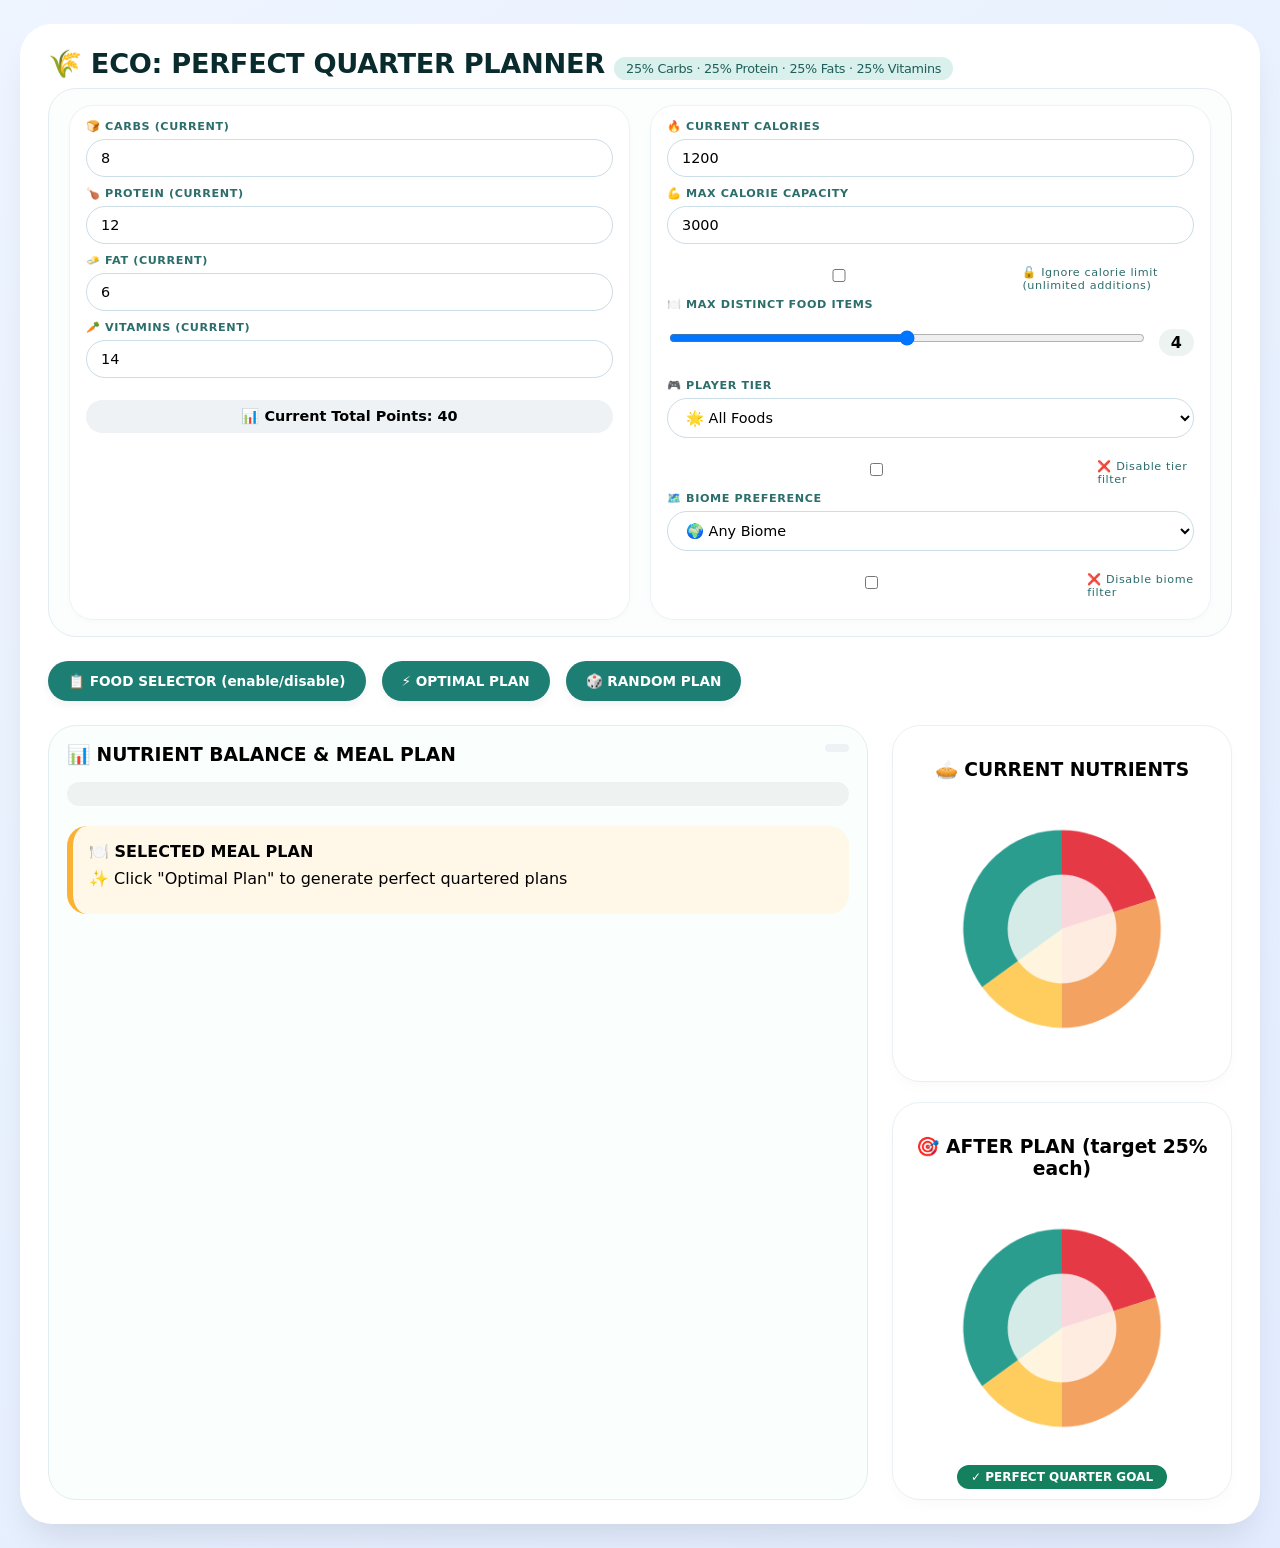
==== index.html @ a0125666 "Update index.html" ====
<!DOCTYPE html>
<html lang="en">
<head>
    <meta charset="UTF-8">
    <meta name="viewport" content="width=device-width, initial-scale=1.0">
    <title>Eco — Perfect Balance Meal Planner</title>
    <link rel="stylesheet" href="style.css">
</head>
<body>
    <div class="eco-container">
        <h1>🌾 ECO: PERFECT QUARTER PLANNER <small>25% Carbs · 25% Protein · 25% Fats · 25% Vitamins</small></h1>

        <div class="input-grid">
            <div class="input-card">
                <label>🍞 CARBS (current)</label>
                <input type="number" id="carbs" value="8" step="1">
                <label>🍗 PROTEIN (current)</label>
                <input type="number" id="protein" value="12" step="1">
                <label>🧈 FAT (current)</label>
                <input type="number" id="fat" value="6" step="1">
                <label>🥕 VITAMINS (current)</label>
                <input type="number" id="vitamins" value="14" step="1">
                <div id="currentTotalPoints" style="margin-top: 12px; font-weight: 700; font-size: 0.9rem; background: #eef2f5; padding: 8px 12px; border-radius: 40px; text-align: center;">
                    📊 Current Total Points: <span id="totalPointsValue">40</span>
                </div>
            </div>
            <div class="input-card">
                <label>🔥 CURRENT CALORIES</label>
                <input type="number" id="curCalories" value="1200" step="100">
                <label>💪 MAX CALORIE CAPACITY</label>
                <input type="number" id="maxCalories" value="3000" step="100">
                <div class="checkbox-group">
                    <input type="checkbox" id="ignoreCalorieLimit">
                    <label>🔓 Ignore calorie limit (unlimited additions)</label>
                </div>
                <label>🍽️ MAX DISTINCT FOOD ITEMS</label>
                <div style="display: flex; align-items: center; gap: 12px; margin-bottom: 12px;">
                    <input type="range" id="maxDistinctSlider" min="1" max="7" value="4" step="1" style="flex: 1;">
                    <span id="maxDistinctValue" style="background: #ecf3f0; padding: 4px 12px; border-radius: 40px; font-weight: 600;">4</span>
                </div>
                <label>🎮 PLAYER TIER</label>
                <select id="tier">
                    <option value="all">🌟 All Foods</option>
                    <option value="Starter">Starter</option>
                    <option value="Newcomers">Newcomers</option>
                    <option value="Campfire Cooking">Campfire Cooking</option>
                    <option value="Gathering">Gathering</option>
                    <option value="Baked Foods">Baked Foods</option>
                    <option value="Cooked Foods">Cooked Foods</option>
                    <option value="Meat Only">Meat Only</option>
                    <option value="Fish Only">Fish Only</option>
                    <option value="Vegetables Only">Vegetables Only</option>
                    <option value="Fruit Only">Fruit Only</option>
                    <option value="Salads Only">Salads Only</option>
                    <option value="Stews">Stews</option>
                    <option value="Raw Food">Raw Food</option>
                    <option value="Advanced Cooking">Advanced Cooking</option>
                </select>
                <div class="checkbox-group">
                    <input type="checkbox" id="disableTierFilter">
                    <label>❌ Disable tier filter</label>
                </div>
                <label>🗺️ BIOME PREFERENCE</label>
                <select id="biomeFilter">
                    <option value="all">🌍 Any Biome</option>
                    <option value="Boreal Forest Biome">🌲 Boreal Forest Biome</option>
                    <option value="Cold Forest Biome">❄️ Cold Forest Biome</option>
                    <option value="Wetland Biome">💧 Wetland Biome</option>
                    <option value="Warm Forest Biome">🌳 Warm Forest Biome</option>
                    <option value="Ocean Biome">🌊 Ocean Biome</option>
                    <option value="Desert Biome">🏜️ Desert Biome</option>
                    <option value="Warm Coast Biome">🏖️ Warm Coast Biome</option>
                    <option value="Deep Ocean Biome">🌊 Deep Ocean Biome</option>
                    <option value="High Desert Biome">⛰️ High Desert Biome</option>
                    <option value="Tundra Biome">❄️ Tundra Biome</option>
                    <option value="Cold Coast Biome">🏔️ Cold Coast Biome</option>
                    <option value="Steppe Biome">🌾 Steppe Biome</option>
                    <option value="Rainforest Biome">🌧️ Rainforest Biome</option>
                    <option value="Coast Biome">🏝️ Coast Biome</option>
                    <option value="Beaches and shallow waters">🏖️ Beaches and shallow waters</option>
                    <option value="Grassland Biome">🌿 Grassland Biome</option>
                    <option value="Ice Biome">🧊 Ice Biome</option>
                </select>
                <div class="checkbox-group">
                    <input type="checkbox" id="disableBiomeFilter">
                    <label>❌ Disable biome filter</label>
                </div>
            </div>
        </div>

        <div class="btn-group">
            <button id="toggleFoodPanelBtn">📋 FOOD SELECTOR (enable/disable)</button>
            <button id="calculateBtn">⚡ OPTIMAL PLAN</button>
            <button id="randomizeBtn">🎲 RANDOM PLAN</button>
        </div>

        <div id="foodPanel" class="food-panel" style="display: none;">
            <div style="display: flex; justify-content: space-between;">
                <h3 style="margin:0;">🍽️ Active Food Database</h3>
                <span style="font-size:0.7rem;">✅ check = available</span>
            </div>
            <div style="margin: 12px 0;">
                <input type="text" id="foodSearch" placeholder="🔍 search food...">
            </div>
            <div class="checkbox-group">
                <input type="checkbox" id="toggleAllFoods" checked>
                <label style="margin:0;">✔️ Enable / Disable All Foods</label>
            </div>
            <div id="foodListContainer" class="food-list"></div>
        </div>

        <div class="results-area">
            <div class="stat-card">
                <h3 style="margin:0 0 12px 0;">📊 NUTRIENT BALANCE & MEAL PLAN
                    <span id="planCounter" style="float: right; font-size: 0.8rem; background: #eef2f5; padding: 4px 12px; border-radius: 40px;"></span>
                </h3>
                <div id="statsDisplay"></div>
                <div id="algebraBox" class="math-note"></div>

                <div class="meal-plan">
                    <h4 style="margin:0 0 8px 0;">🍽️ SELECTED MEAL PLAN</h4>
                    <div id="mealList">✨ Click "Optimal Plan" to generate perfect quartered plans</div>
                    <div id="balanceQuality" style="margin-top: 8px;"></div>
                    <div id="calorieInfo" style="margin-top: 6px; font-weight: 500;"></div>
                    <div id="totalsDisplay" style="margin-top: 10px; font-weight: 800;"></div>
                </div>
            </div>

            <div style="display: flex; flex-direction: column; gap: 20px;">
                <div class="chart-panel">
                    <h3>🥧 CURRENT NUTRIENTS</h3>
                    <canvas id="beforeChart" width="280" height="280"></canvas>
                </div>
                <div class="chart-panel">
                    <h3>🎯 AFTER PLAN (target 25% each)</h3>
                    <canvas id="afterChart" width="280" height="280"></canvas>
                    <div style="margin-top: 8px;"><span class="perfect-badge">✓ PERFECT QUARTER GOAL</span></div>
                </div>
            </div>
        </div>
    </div>

    <script type="module" src="script.js"></script>
</body>
</html>
---- style.css ----
* {
    box-sizing: border-box;
    font-family: system-ui, 'Segoe UI', 'Roboto', 'Helvetica Neue', sans-serif;
}

body {
    background: linear-gradient(145deg, #eef5ff 0%, #e2ecfe 100%);
    margin: 0;
    padding: 24px 20px;
}

.eco-container {
    max-width: 1400px;
    margin: 0 auto;
    background: #ffffff;
    border-radius: 32px;
    box-shadow: 0 20px 35px -12px rgba(0, 0, 0, 0.12);
    padding: 24px 28px;
    transition: all 0.2s;
}

h1 {
    font-size: 1.7rem;
    margin: 0 0 8px 0;
    color: #0a2b2e;
    font-weight: 700;
    letter-spacing: -0.3px;
}

h1 small {
    font-size: 0.8rem;
    font-weight: 400;
    background: #d9f0ec;
    padding: 4px 12px;
    border-radius: 40px;
    color: #1f5e5a;
}

.input-grid {
    display: grid;
    grid-template-columns: repeat(auto-fit, minmax(290px, 1fr));
    gap: 20px;
    background: #fbfefd;
    border-radius: 28px;
    padding: 16px 20px;
    margin-bottom: 24px;
    border: 1px solid #e2edf2;
}

.input-card {
    background: white;
    padding: 14px 16px;
    border-radius: 24px;
    box-shadow: 0 2px 6px rgba(0, 0, 0, 0.02);
    border: 1px solid #ecf3f8;
}

label {
    font-weight: 700;
    font-size: 0.7rem;
    text-transform: uppercase;
    letter-spacing: 0.6px;
    color: #2c6e6b;
    display: block;
    margin-bottom: 6px;
}

input, select {
    width: 100%;
    padding: 10px 14px;
    border-radius: 60px;
    border: 1px solid #cbdde6;
    background: white;
    font-size: 0.9rem;
    margin-bottom: 10px;
    transition: 0.1s;
}

input:focus, select:focus {
    outline: none;
    border-color: #2b9b8f;
    box-shadow: 0 0 0 2px rgba(43, 155, 143, 0.2);
}

.checkbox-group {
    display: flex;
    align-items: center;
    gap: 12px;
    margin: 12px 0 6px;
}

.checkbox-group label {
    margin-bottom: 0;
    text-transform: none;
    font-weight: 500;
}

button {
    background: #1d7e74;
    border: none;
    color: white;
    font-weight: 800;
    padding: 12px 20px;
    border-radius: 60px;
    font-size: 0.85rem;
    cursor: pointer;
    transition: 0.15s;
    box-shadow: 0 4px 8px rgba(0, 0, 0, 0.05);
}

button:hover {
    background: #0f665c;
    transform: scale(0.98);
}

.btn-group {
    display: flex;
    gap: 16px;
    flex-wrap: wrap;
    margin-bottom: 24px;
}

.results-area {
    display: grid;
    grid-template-columns: 1fr 340px;
    gap: 24px;
}

.stat-card {
    background: #fafefc;
    border-radius: 28px;
    padding: 18px;
    border: 1px solid #e2edf0;
}

.meal-plan {
    background: #fff7e8;
    border-left: 6px solid #f9b234;
    border-radius: 20px;
    padding: 16px;
    margin-top: 20px;
}

.chart-panel {
    background: #ffffff;
    border-radius: 28px;
    padding: 14px;
    box-shadow: 0 6px 12px rgba(0, 0, 0, 0.02);
    text-align: center;
    border: 1px solid #e9f0f4;
}

canvas {
    max-width: 260px;
    width: 100%;
    height: auto;
    margin: 8px auto;
    display: block;
}

/* ----- Professional Food Selector Panel ----- */
.food-panel {
    background: linear-gradient(135deg, #ffffff 0%, #fefdfa 100%);
    border-radius: 36px;
    margin: 24px 0;
    padding: 28px;
    border: none;
    box-shadow: 0 20px 35px -10px rgba(0, 0, 0, 0.12), 0 0 0 1px rgba(43, 155, 143, 0.1);
    transition: all 0.3s ease;
}

.food-panel h3 {
    font-size: 1.5rem;
    font-weight: 700;
    color: #1a5a56;
    margin: 0 0 8px 0;
    letter-spacing: -0.3px;
    display: flex;
    align-items: center;
    gap: 12px;
}

.food-panel h3::before {
    content: "🍽️";
    font-size: 1.6rem;
}

.food-panel .search-wrapper {
    margin: 20px 0 24px;
    position: relative;
}

.food-panel input#foodSearch {
    width: 100%;
    padding: 14px 20px 14px 48px;
    font-size: 0.95rem;
    border-radius: 60px;
    border: 1px solid #dbe5e8;
    background: #ffffff;
    transition: all 0.2s;
    box-shadow: 0 1px 3px rgba(0, 0, 0, 0.03);
}

.food-panel input#foodSearch:focus {
    border-color: #2b9b8f;
    box-shadow: 0 0 0 3px rgba(43, 155, 143, 0.15);
    outline: none;
}

.food-panel .search-wrapper::before {
    content: "🔍";
    position: absolute;
    left: 20px;
    top: 50%;
    transform: translateY(-50%);
    font-size: 1.1rem;
    color: #8baeaa;
    pointer-events: none;
}

.food-list {
    max-height: 520px;
    overflow-y: auto;
    border-radius: 24px;
    background: #ffffff;
    padding: 8px;
    margin-top: 20px;
    border: 1px solid #edf4f2;
    box-shadow: inset 0 1px 2px rgba(0, 0, 0, 0.02);
}

/* Food item with stats on the left, name on the right */
.food-item {
    display: flex;
    align-items: center;
    gap: 16px;
    padding: 12px 18px;
    border-radius: 18px;
    transition: all 0.2s ease;
    margin-bottom: 4px;
    background: #ffffff;
}

.food-item:hover {
    background: #f7fcfb;
    transform: translateX(4px);
}

.food-item input[type="checkbox"] {
    width: 22px;
    height: 22px;
    margin: 0;
    cursor: pointer;
    accent-color: #2b9b8f;
    flex-shrink: 0;
    transition: transform 0.1s;
}

.food-item input[type="checkbox"]:hover {
    transform: scale(1.05);
}

/* Stats badge – left of name */
.food-stats {
    background: #ecf3f0;
    padding: 5px 12px;
    border-radius: 40px;
    font-size: 0.75rem;
    font-weight: 600;
    font-family: monospace;
    color: #1f5e5a;
    letter-spacing: 0.3px;
    white-space: nowrap;
    flex-shrink: 0;
    box-shadow: inset 0 1px 1px rgba(0,0,0,0.02), 0 1px 2px rgba(0,0,0,0.02);
}

/* Food name – takes remaining space, aligns right */
.food-name {
    flex: 1;
    font-size: 0.95rem;
    font-weight: 500;
    color: #1f3d39;
    text-align: right;
    letter-spacing: normal;
    line-height: 1.4;
}

/* Checkbox group for "Enable All" */
.food-panel .checkbox-group {
    margin: 24px 0 12px;
    padding: 14px 0;
    border-top: 1px solid #e2edea;
    border-bottom: 1px solid #e2edea;
    background: #fafefd;
    border-radius: 60px;
    justify-content: center;
}

.food-panel .checkbox-group label {
    font-size: 0.9rem;
    font-weight: 600;
    color: #1a5a56;
    margin: 0;
}

/* Custom scrollbar */
.food-list::-webkit-scrollbar {
    width: 8px;
}

.food-list::-webkit-scrollbar-track {
    background: #ecf2f0;
    border-radius: 10px;
}

.food-list::-webkit-scrollbar-thumb {
    background: #c2dbd4;
    border-radius: 10px;
}

.food-list::-webkit-scrollbar-thumb:hover {
    background: #9bbbb2;
}

/* Responsive adjustments */
@media (max-width: 860px) {
    .results-area {
        grid-template-columns: 1fr;
    }
    .eco-container {
        padding: 18px;
    }
    .food-panel {
        padding: 20px;
    }
    .food-item {
        padding: 10px 14px;
        flex-wrap: wrap;
        gap: 10px;
    }
    .food-stats {
        font-size: 0.7rem;
        white-space: normal;
    }
    .food-name {
        font-size: 0.85rem;
        text-align: left;
        width: 100%;
        order: 3;
        margin-top: 4px;
    }
    .food-item input[type="checkbox"] {
        order: 1;
    }
    .food-stats {
        order: 2;
    }
}

/* Other existing styles */
.perfect-badge {
    background: #14805e;
    color: white;
    padding: 5px 14px;
    border-radius: 60px;
    font-weight: 700;
    font-size: 0.75rem;
}

.plan-card-list {
    margin-top: 30px;
    background: #f8fdfb;
    border-radius: 28px;
    padding: 18px;
    border: 1px solid #cfe3e8;
}

.plan-cards {
    display: flex;
    flex-direction: column;
    gap: 12px;
    max-height: 500px;
    overflow-y: auto;
}

.plan-card {
    background: white;
    border-radius: 20px;
    padding: 12px 16px;
    border: 1px solid #d7e8ec;
    transition: 0.1s;
    cursor: pointer;
    display: flex;
    justify-content: space-between;
    align-items: center;
    flex-wrap: wrap;
    gap: 10px;
}

.plan-card:hover {
    background: #f2faf8;
    border-color: #85bfb6;
}

.plan-card.active {
    background: #e2f3ef;
    border-left: 6px solid #2b9b8f;
}

.plan-stats {
    font-size: 0.8rem;
    font-weight: 500;
}

.badge-diff {
    background: #edf2f7;
    border-radius: 50px;
    padding: 2px 12px;
    font-size: 0.7rem;
    font-weight: 600;
}

.math-note {
    background: #eef3f2;
    padding: 12px;
    border-radius: 20px;
    font-size: 0.8rem;
    margin: 16px 0 0;
}

#currentTotalPoints {
    background: #eef2f5;
    border-radius: 40px;
    text-align: center;
    font-weight: 700;
    font-size: 0.9rem;
    padding: 8px 12px;
    margin-top: 12px;
}
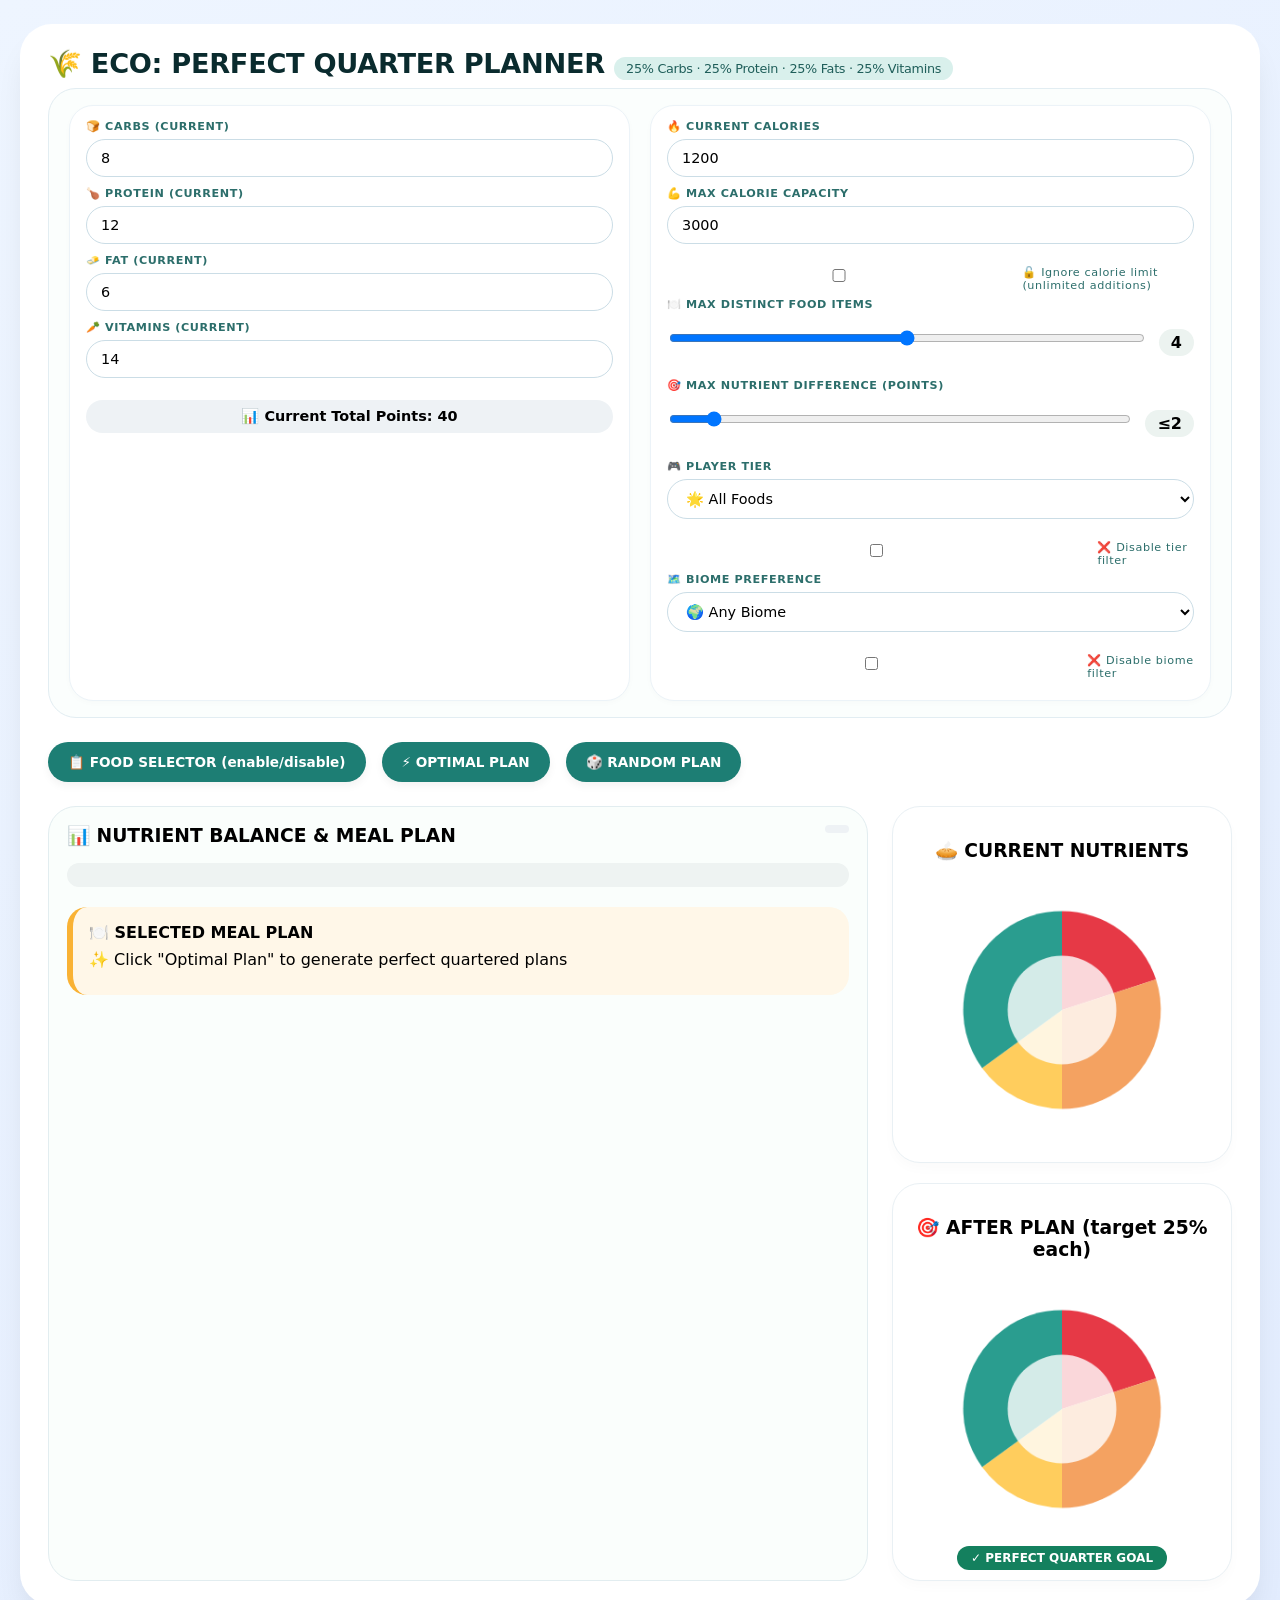
==== commit 6a1b7115: "Update index.html" ====
--- a/index.html
+++ b/index.html
@@ -37,6 +37,11 @@
                 <div style="display: flex; align-items: center; gap: 12px; margin-bottom: 12px;">
                     <input type="range" id="maxDistinctSlider" min="1" max="7" value="4" step="1" style="flex: 1;">
                     <span id="maxDistinctValue" style="background: #ecf3f0; padding: 4px 12px; border-radius: 40px; font-weight: 600;">4</span>
+                </div>
+                <label>🎯 MAX NUTRIENT DIFFERENCE (points)</label>
+                <div style="display: flex; align-items: center; gap: 12px; margin-bottom: 12px;">
+                    <input type="range" id="toleranceSlider" min="1" max="20" value="2" step="1" style="flex: 1;">
+                    <span id="toleranceValue" style="background: #ecf3f0; padding: 4px 12px; border-radius: 40px; font-weight: 600;">≤2</span>
                 </div>
                 <label>🎮 PLAYER TIER</label>
                 <select id="tier">
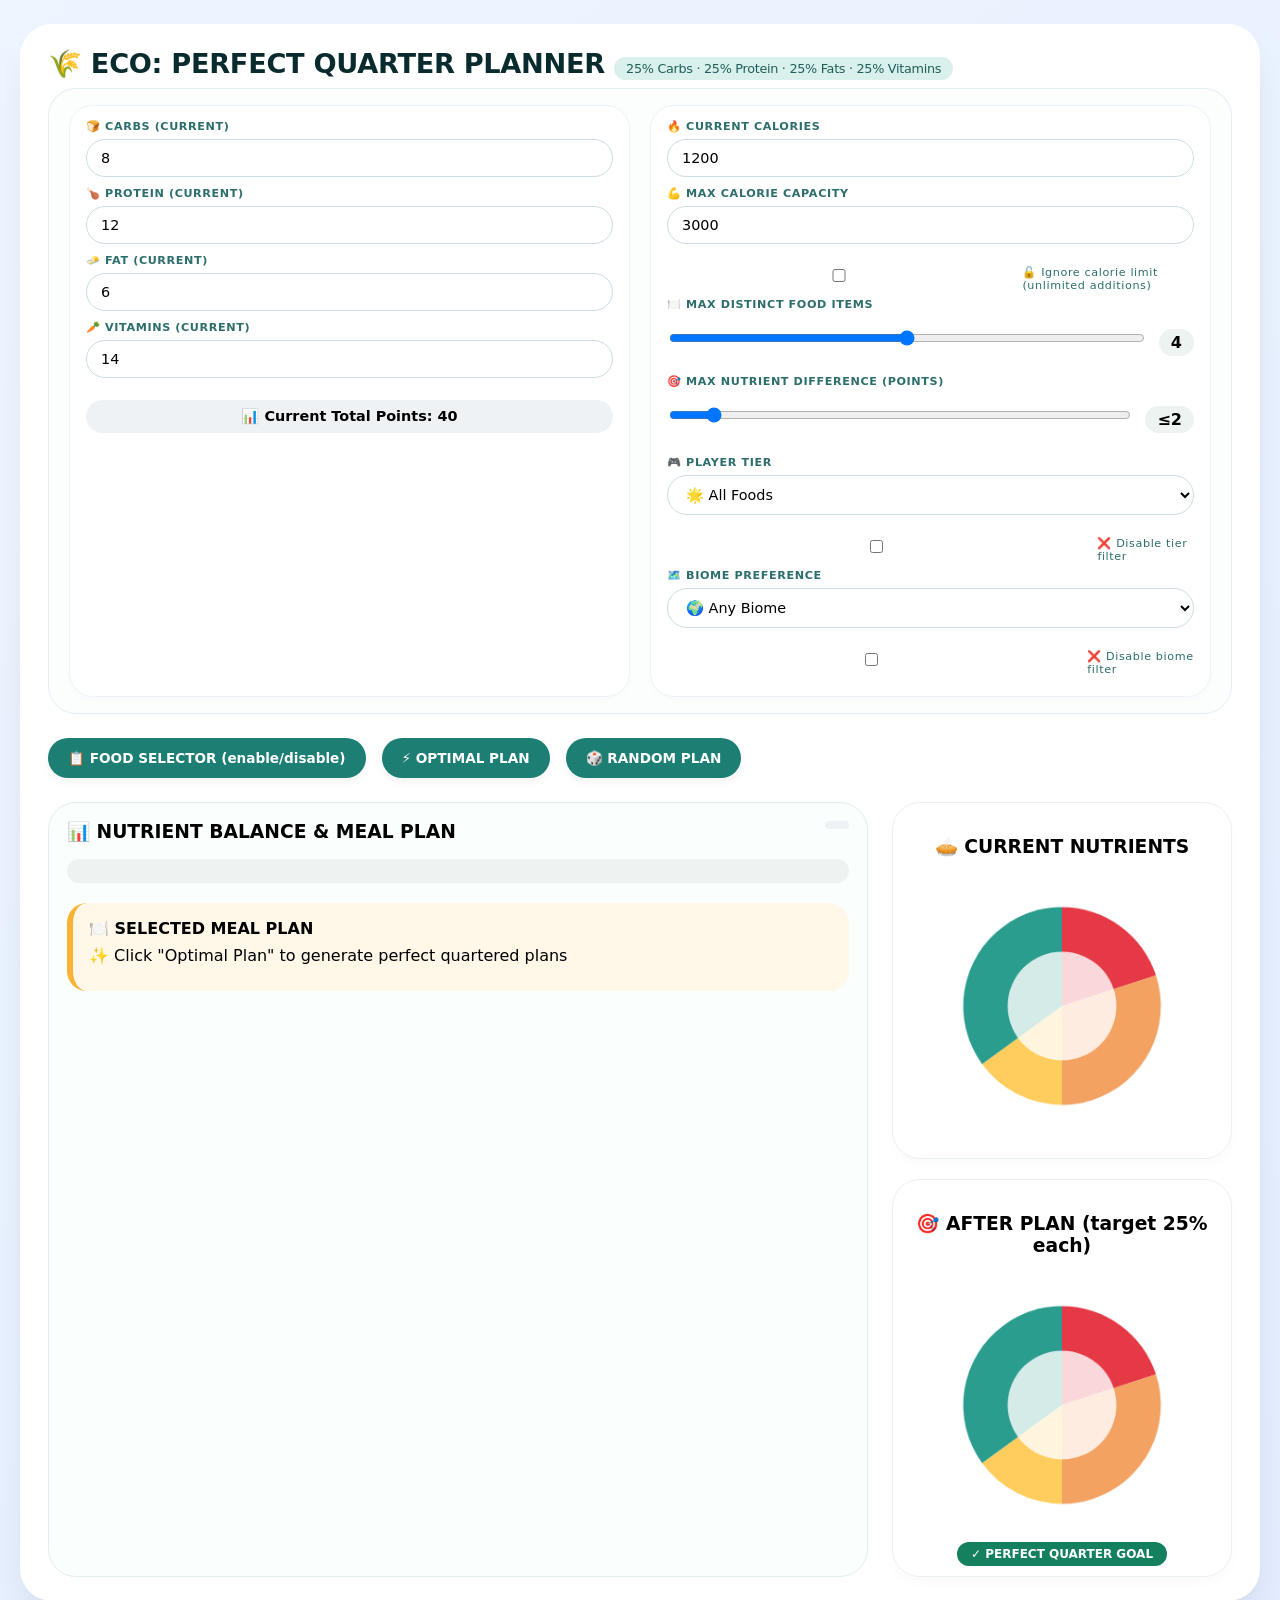
==== commit 5f3bdec3: "Update index.html" ====
--- a/index.html
+++ b/index.html
@@ -33,16 +33,19 @@
                     <input type="checkbox" id="ignoreCalorieLimit">
                     <label>🔓 Ignore calorie limit (unlimited additions)</label>
                 </div>
+
                 <label>🍽️ MAX DISTINCT FOOD ITEMS</label>
-                <div style="display: flex; align-items: center; gap: 12px; margin-bottom: 12px;">
+                <div style="display: flex; align-items: center; gap: 12px; margin-bottom: 8px;">
                     <input type="range" id="maxDistinctSlider" min="1" max="7" value="4" step="1" style="flex: 1;">
                     <span id="maxDistinctValue" style="background: #ecf3f0; padding: 4px 12px; border-radius: 40px; font-weight: 600;">4</span>
                 </div>
+
                 <label>🎯 MAX NUTRIENT DIFFERENCE (points)</label>
                 <div style="display: flex; align-items: center; gap: 12px; margin-bottom: 12px;">
                     <input type="range" id="toleranceSlider" min="1" max="20" value="2" step="1" style="flex: 1;">
                     <span id="toleranceValue" style="background: #ecf3f0; padding: 4px 12px; border-radius: 40px; font-weight: 600;">≤2</span>
                 </div>
+
                 <label>🎮 PLAYER TIER</label>
                 <select id="tier">
                     <option value="all">🌟 All Foods</option>
@@ -65,6 +68,7 @@
                     <input type="checkbox" id="disableTierFilter">
                     <label>❌ Disable tier filter</label>
                 </div>
+
                 <label>🗺️ BIOME PREFERENCE</label>
                 <select id="biomeFilter">
                     <option value="all">🌍 Any Biome</option>
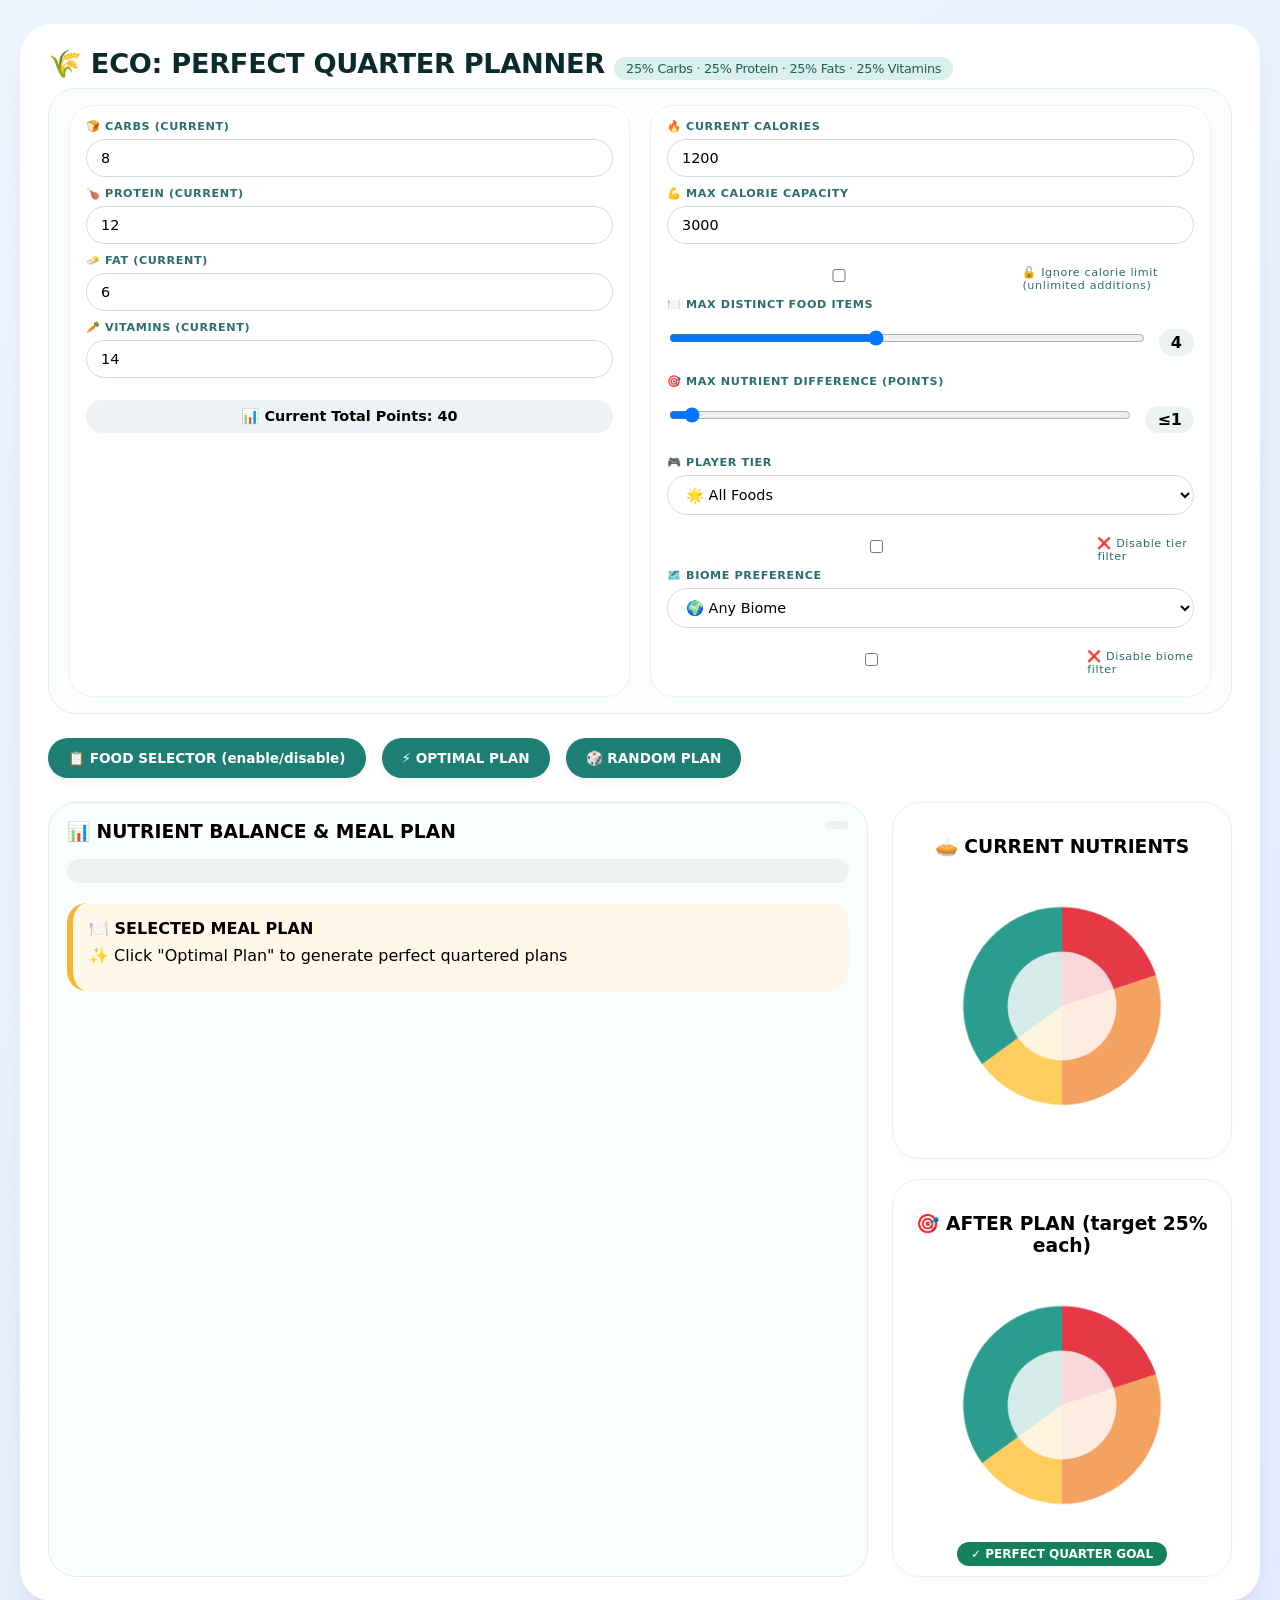
==== commit 2f7ab455: "Update index.html" ====
--- a/index.html
+++ b/index.html
@@ -3,7 +3,7 @@
 <head>
     <meta charset="UTF-8">
     <meta name="viewport" content="width=device-width, initial-scale=1.0">
-    <title>Eco — Perfect Balance Meal Planner</title>
+    <title>Eco Game — Perfect Meal Planner</title>
     <link rel="stylesheet" href="style.css">
 </head>
 <body>
@@ -36,13 +36,13 @@
 
                 <label>🍽️ MAX DISTINCT FOOD ITEMS</label>
                 <div style="display: flex; align-items: center; gap: 12px; margin-bottom: 8px;">
-                    <input type="range" id="maxDistinctSlider" min="1" max="7" value="4" step="1" style="flex: 1;">
+                    <input type="range" id="maxDistinctSlider" min="1" max="8" value="4" step="1" style="flex: 1;">
                     <span id="maxDistinctValue" style="background: #ecf3f0; padding: 4px 12px; border-radius: 40px; font-weight: 600;">4</span>
                 </div>
 
                 <label>🎯 MAX NUTRIENT DIFFERENCE (points)</label>
                 <div style="display: flex; align-items: center; gap: 12px; margin-bottom: 12px;">
-                    <input type="range" id="toleranceSlider" min="1" max="20" value="2" step="1" style="flex: 1;">
+                    <input type="range" id="toleranceSlider" min="1" max="100" value="1" step="1" style="flex: 1;">
                     <span id="toleranceValue" style="background: #ecf3f0; padding: 4px 12px; border-radius: 40px; font-weight: 600;">≤2</span>
                 </div>
 
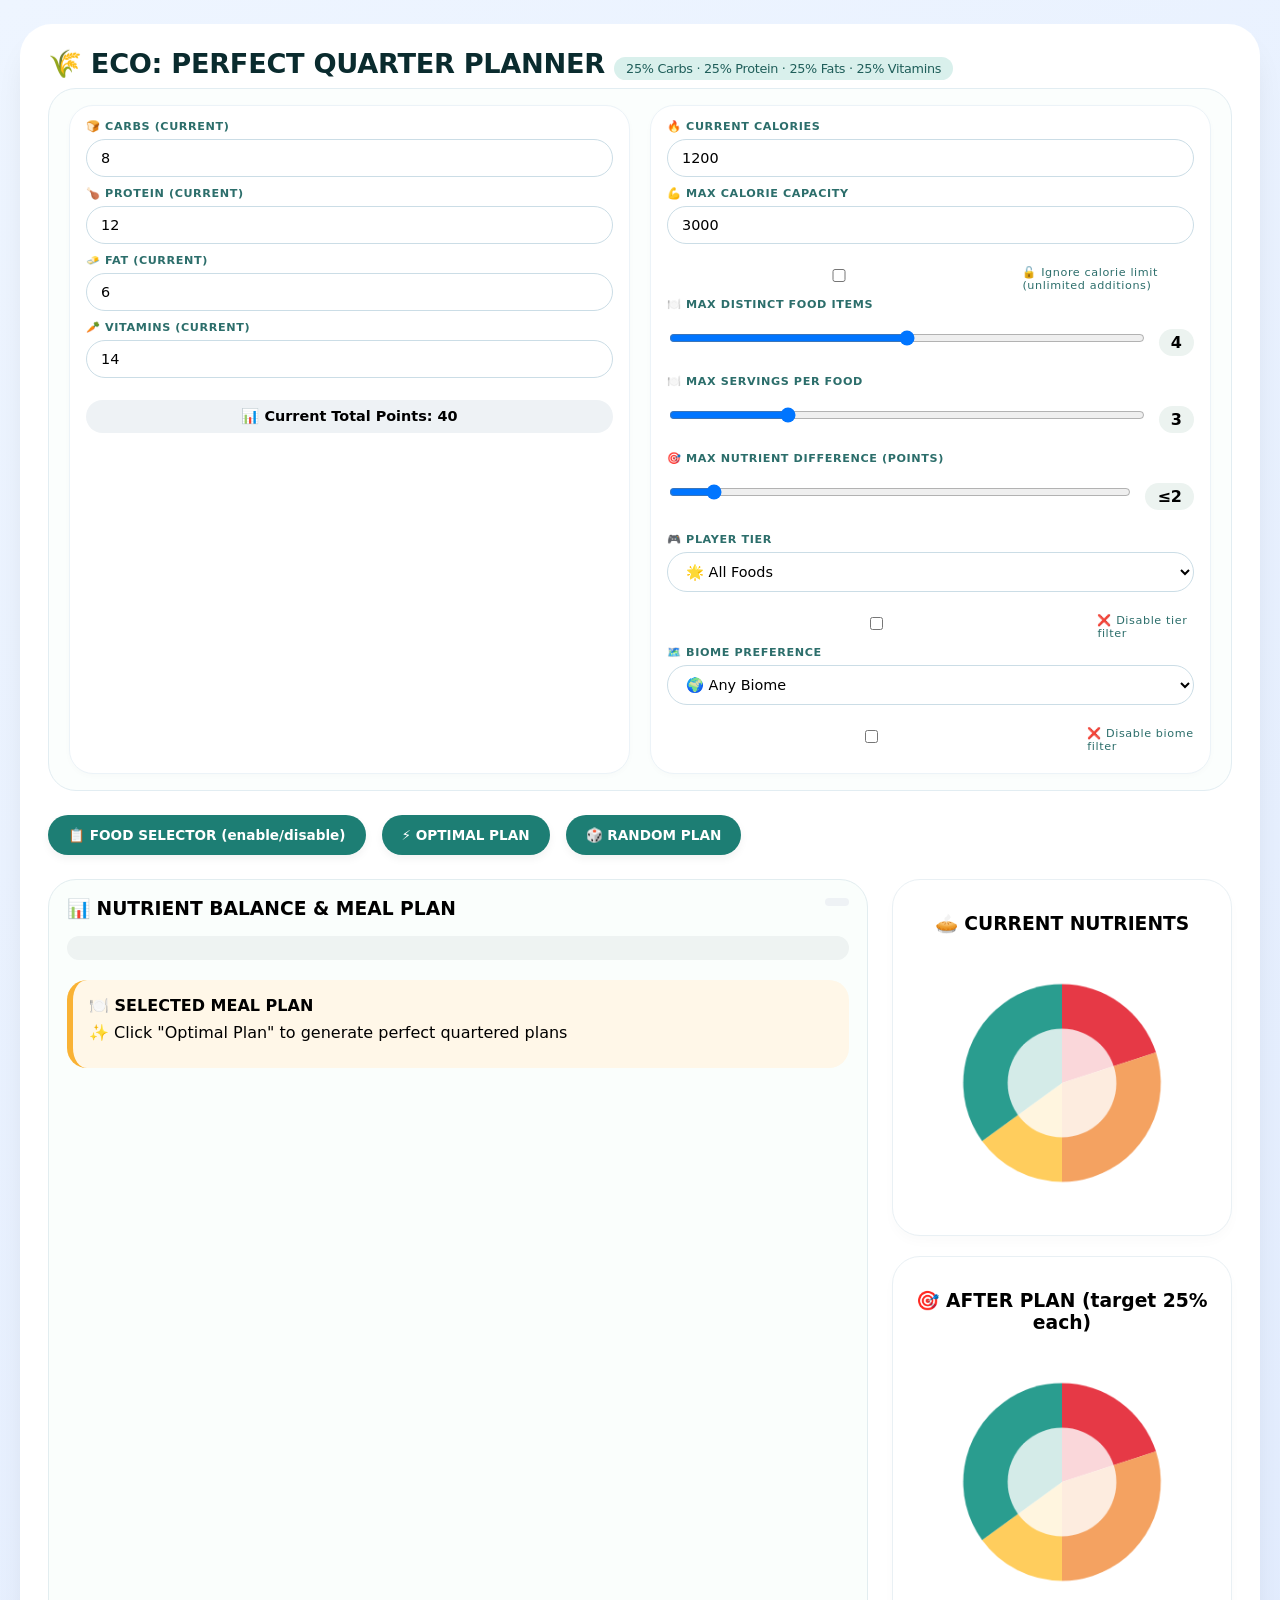
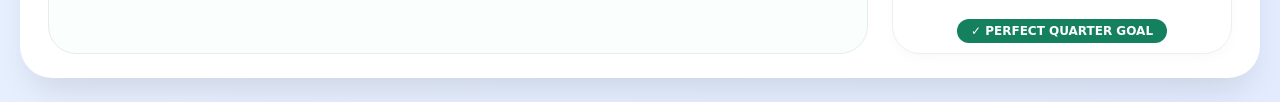
==== commit 0491c337: "Update index.html" ====
--- a/index.html
+++ b/index.html
@@ -3,7 +3,7 @@
 <head>
     <meta charset="UTF-8">
     <meta name="viewport" content="width=device-width, initial-scale=1.0">
-    <title>Eco Game — Perfect Meal Planner</title>
+    <title>Eco — Perfect Balance Meal Planner</title>
     <link rel="stylesheet" href="style.css">
 </head>
 <body>
@@ -36,13 +36,19 @@
 
                 <label>🍽️ MAX DISTINCT FOOD ITEMS</label>
                 <div style="display: flex; align-items: center; gap: 12px; margin-bottom: 8px;">
-                    <input type="range" id="maxDistinctSlider" min="1" max="8" value="4" step="1" style="flex: 1;">
+                    <input type="range" id="maxDistinctSlider" min="1" max="7" value="4" step="1" style="flex: 1;">
                     <span id="maxDistinctValue" style="background: #ecf3f0; padding: 4px 12px; border-radius: 40px; font-weight: 600;">4</span>
+                </div>
+
+                <label>🍽️ MAX SERVINGS PER FOOD</label>
+                <div style="display: flex; align-items: center; gap: 12px; margin-bottom: 8px;">
+                    <input type="range" id="maxServingsSlider" min="1" max="10" value="3" step="1" style="flex: 1;">
+                    <span id="maxServingsValue" style="background: #ecf3f0; padding: 4px 12px; border-radius: 40px; font-weight: 600;">3</span>
                 </div>
 
                 <label>🎯 MAX NUTRIENT DIFFERENCE (points)</label>
                 <div style="display: flex; align-items: center; gap: 12px; margin-bottom: 12px;">
-                    <input type="range" id="toleranceSlider" min="1" max="100" value="1" step="1" style="flex: 1;">
+                    <input type="range" id="toleranceSlider" min="1" max="20" value="2" step="1" style="flex: 1;">
                     <span id="toleranceValue" style="background: #ecf3f0; padding: 4px 12px; border-radius: 40px; font-weight: 600;">≤2</span>
                 </div>
 
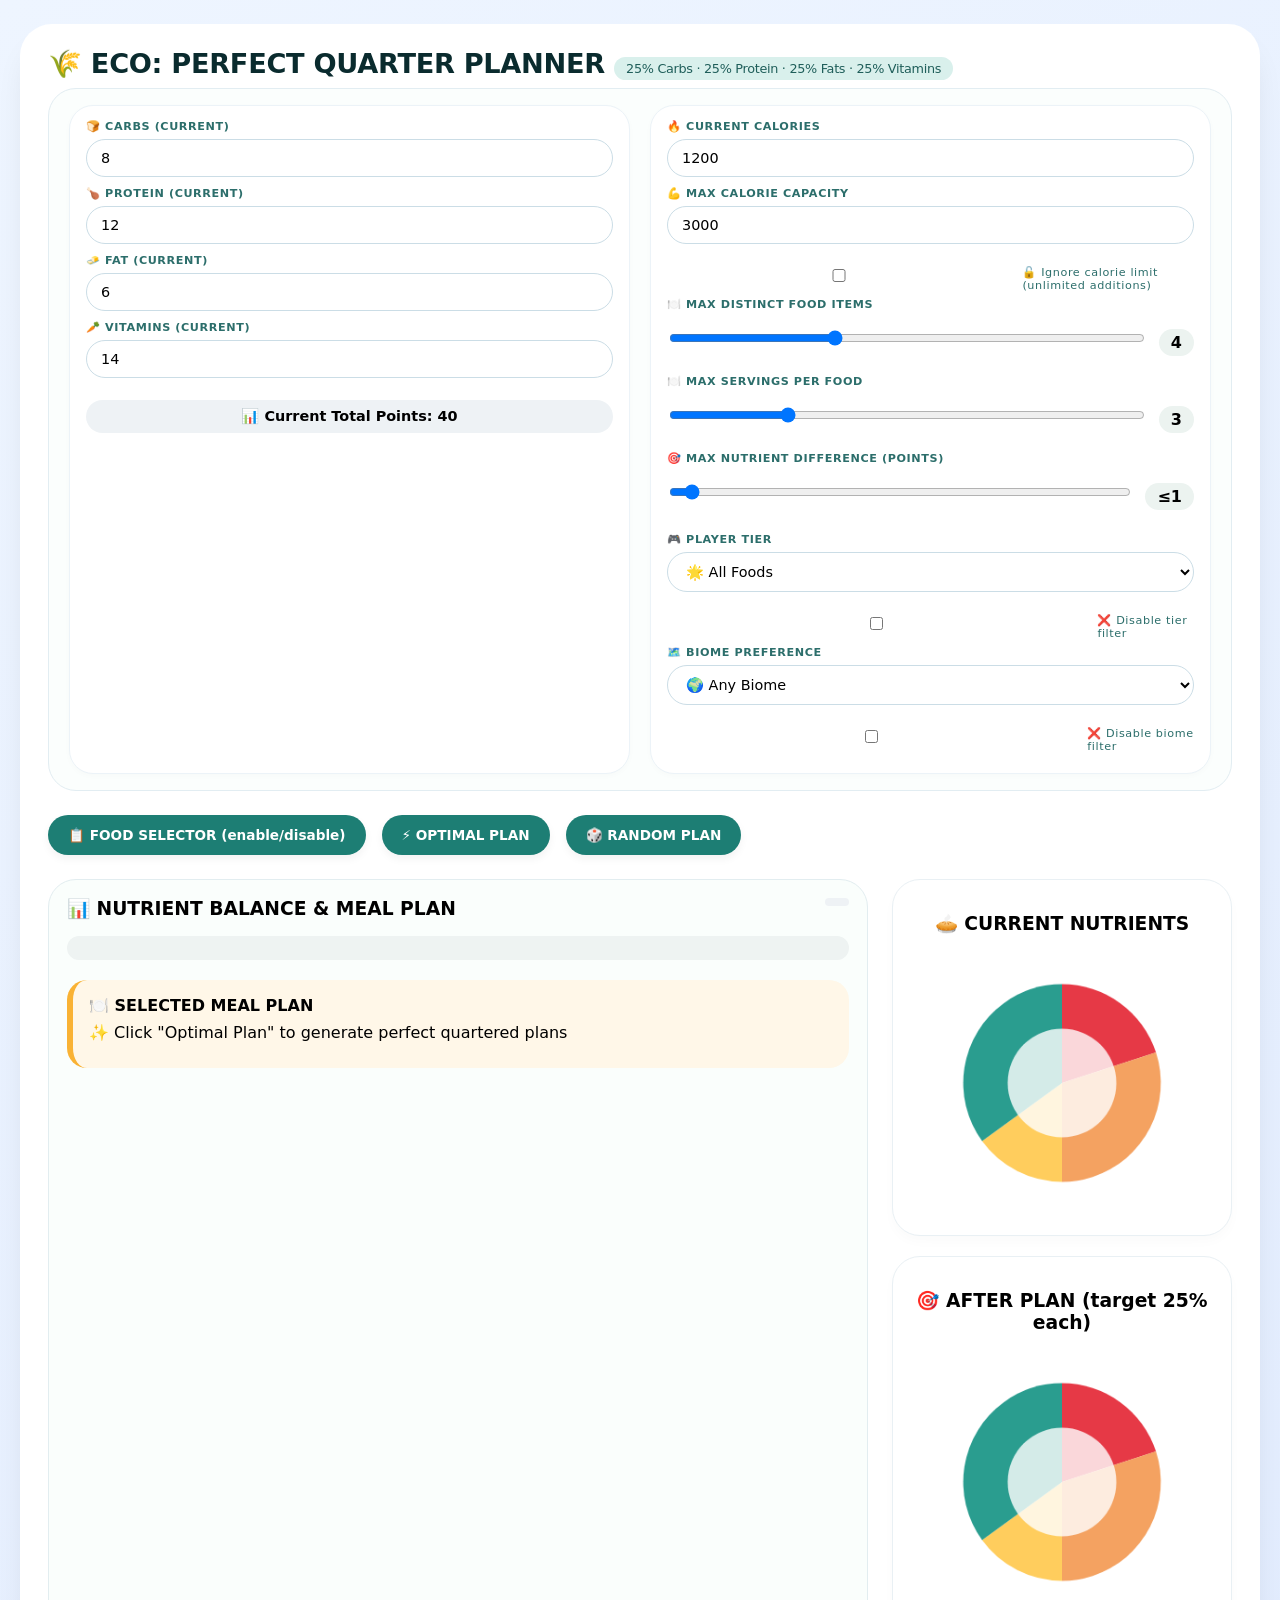
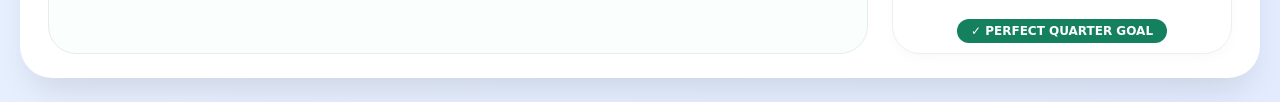
==== commit d24c3b7a: "Update index.html" ====
--- a/index.html
+++ b/index.html
@@ -26,9 +26,9 @@
             </div>
             <div class="input-card">
                 <label>🔥 CURRENT CALORIES</label>
-                <input type="number" id="curCalories" value="1200" step="100">
+                <input type="number" id="curCalories" value="1200" step="1">
                 <label>💪 MAX CALORIE CAPACITY</label>
-                <input type="number" id="maxCalories" value="3000" step="100">
+                <input type="number" id="maxCalories" value="3000" step="1">
                 <div class="checkbox-group">
                     <input type="checkbox" id="ignoreCalorieLimit">
                     <label>🔓 Ignore calorie limit (unlimited additions)</label>
@@ -36,7 +36,7 @@
 
                 <label>🍽️ MAX DISTINCT FOOD ITEMS</label>
                 <div style="display: flex; align-items: center; gap: 12px; margin-bottom: 8px;">
-                    <input type="range" id="maxDistinctSlider" min="1" max="7" value="4" step="1" style="flex: 1;">
+                    <input type="range" id="maxDistinctSlider" min="1" max="10" value="4" step="1" style="flex: 1;">
                     <span id="maxDistinctValue" style="background: #ecf3f0; padding: 4px 12px; border-radius: 40px; font-weight: 600;">4</span>
                 </div>
 
@@ -48,8 +48,8 @@
 
                 <label>🎯 MAX NUTRIENT DIFFERENCE (points)</label>
                 <div style="display: flex; align-items: center; gap: 12px; margin-bottom: 12px;">
-                    <input type="range" id="toleranceSlider" min="1" max="20" value="2" step="1" style="flex: 1;">
-                    <span id="toleranceValue" style="background: #ecf3f0; padding: 4px 12px; border-radius: 40px; font-weight: 600;">≤2</span>
+                    <input type="range" id="toleranceSlider" min="1" max="100" value="0" step="1" style="flex: 1;">
+                    <span id="toleranceValue" style="background: #ecf3f0; padding: 4px 12px; border-radius: 40px; font-weight: 600;">≤1</span>
                 </div>
 
                 <label>🎮 PLAYER TIER</label>
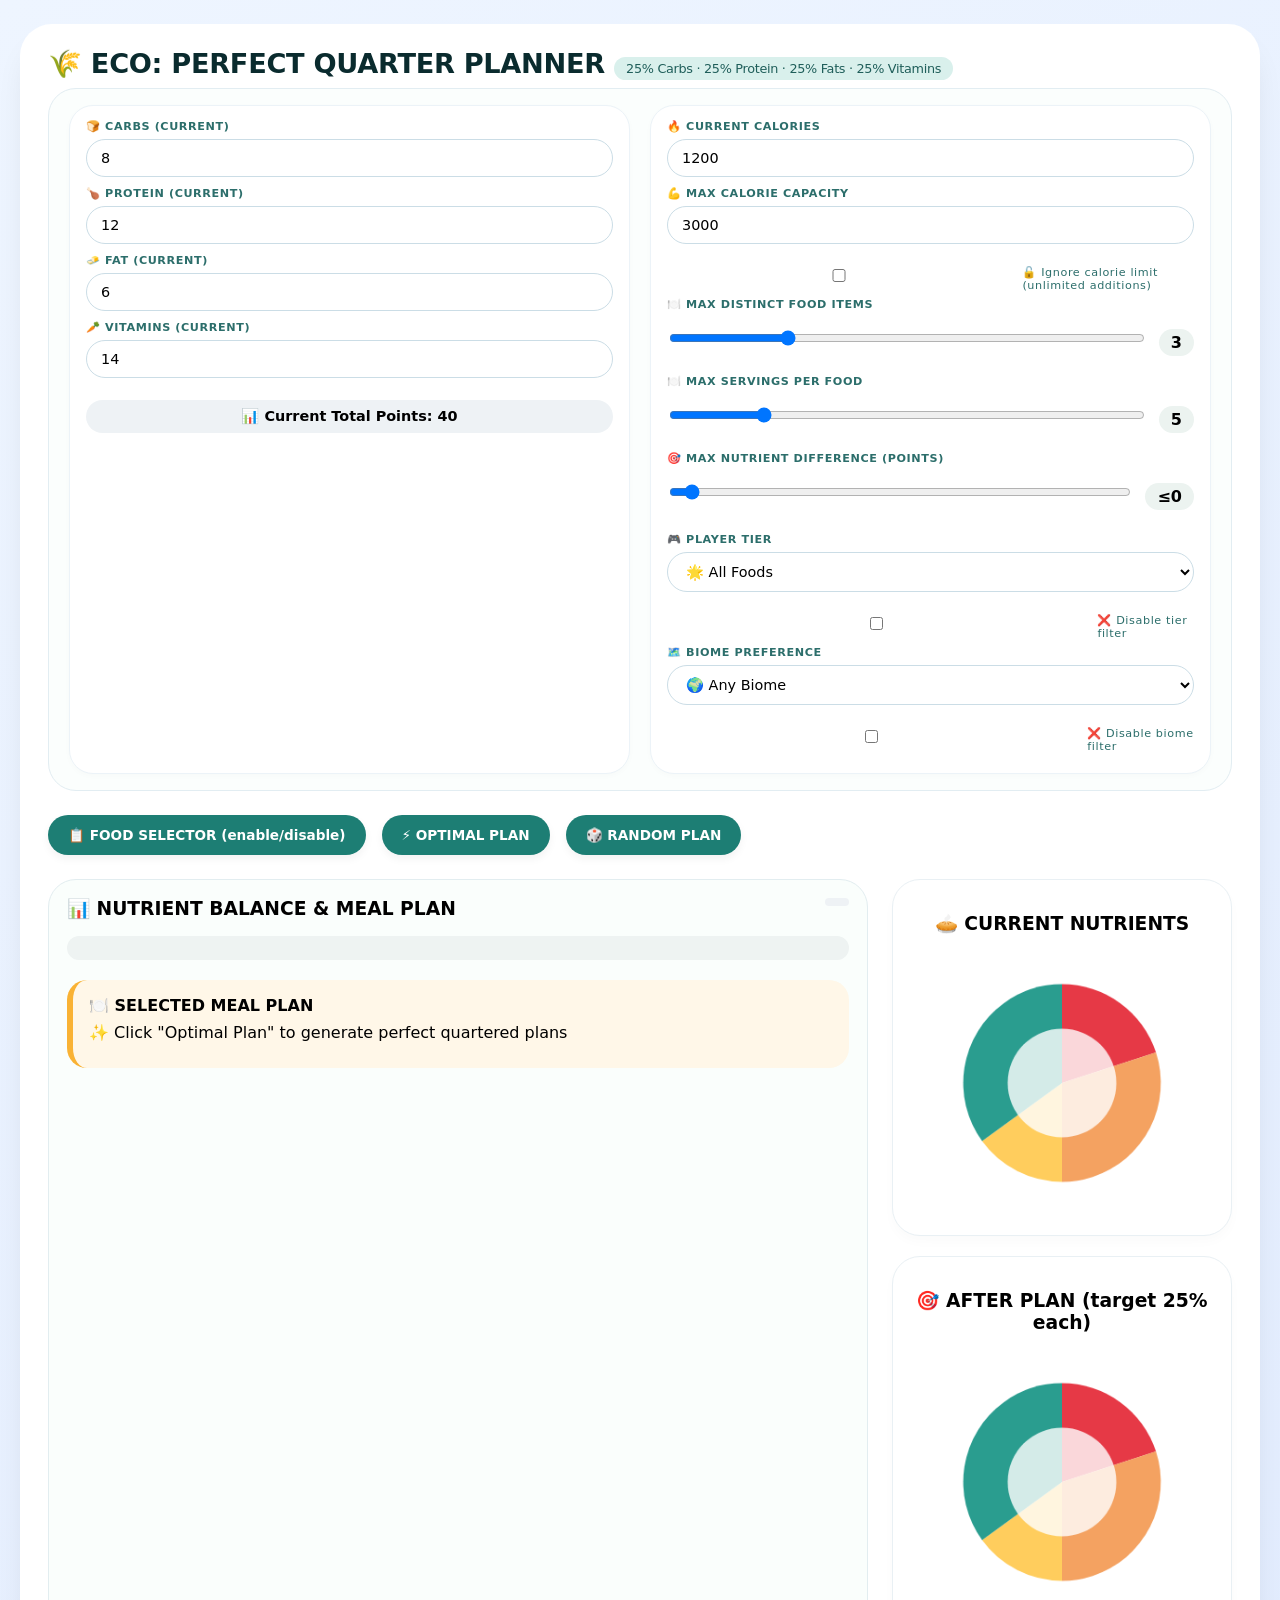
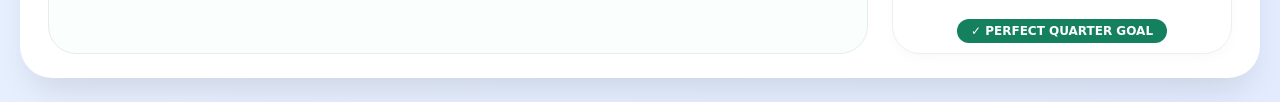
==== commit bc3bfe6b: "Update index.html" ====
--- a/index.html
+++ b/index.html
@@ -26,9 +26,9 @@
             </div>
             <div class="input-card">
                 <label>🔥 CURRENT CALORIES</label>
-                <input type="number" id="curCalories" value="1200" step="1">
+                <input type="number" id="curCalories" value="1200" step="100">
                 <label>💪 MAX CALORIE CAPACITY</label>
-                <input type="number" id="maxCalories" value="3000" step="1">
+                <input type="number" id="maxCalories" value="3000" step="100">
                 <div class="checkbox-group">
                     <input type="checkbox" id="ignoreCalorieLimit">
                     <label>🔓 Ignore calorie limit (unlimited additions)</label>
@@ -36,20 +36,20 @@
 
                 <label>🍽️ MAX DISTINCT FOOD ITEMS</label>
                 <div style="display: flex; align-items: center; gap: 12px; margin-bottom: 8px;">
-                    <input type="range" id="maxDistinctSlider" min="1" max="10" value="4" step="1" style="flex: 1;">
-                    <span id="maxDistinctValue" style="background: #ecf3f0; padding: 4px 12px; border-radius: 40px; font-weight: 600;">4</span>
+                    <input type="range" id="maxDistinctSlider" min="1" max="10" value="3" step="1" style="flex: 1;">
+                    <span id="maxDistinctValue" style="background: #ecf3f0; padding: 4px 12px; border-radius: 40px; font-weight: 600;">3</span>
                 </div>
 
                 <label>🍽️ MAX SERVINGS PER FOOD</label>
                 <div style="display: flex; align-items: center; gap: 12px; margin-bottom: 8px;">
-                    <input type="range" id="maxServingsSlider" min="1" max="10" value="3" step="1" style="flex: 1;">
-                    <span id="maxServingsValue" style="background: #ecf3f0; padding: 4px 12px; border-radius: 40px; font-weight: 600;">3</span>
+                    <input type="range" id="maxServingsSlider" min="1" max="25" value="5" step="1" style="flex: 1;">
+                    <span id="maxServingsValue" style="background: #ecf3f0; padding: 4px 12px; border-radius: 40px; font-weight: 600;">5</span>
                 </div>
 
                 <label>🎯 MAX NUTRIENT DIFFERENCE (points)</label>
                 <div style="display: flex; align-items: center; gap: 12px; margin-bottom: 12px;">
-                    <input type="range" id="toleranceSlider" min="1" max="100" value="0" step="1" style="flex: 1;">
-                    <span id="toleranceValue" style="background: #ecf3f0; padding: 4px 12px; border-radius: 40px; font-weight: 600;">≤1</span>
+                    <input type="range" id="toleranceSlider" min="0" max="100" value="0" step="1" style="flex: 1;">
+                    <span id="toleranceValue" style="background: #ecf3f0; padding: 4px 12px; border-radius: 40px; font-weight: 600;">≤0</span>
                 </div>
 
                 <label>🎮 PLAYER TIER</label>
